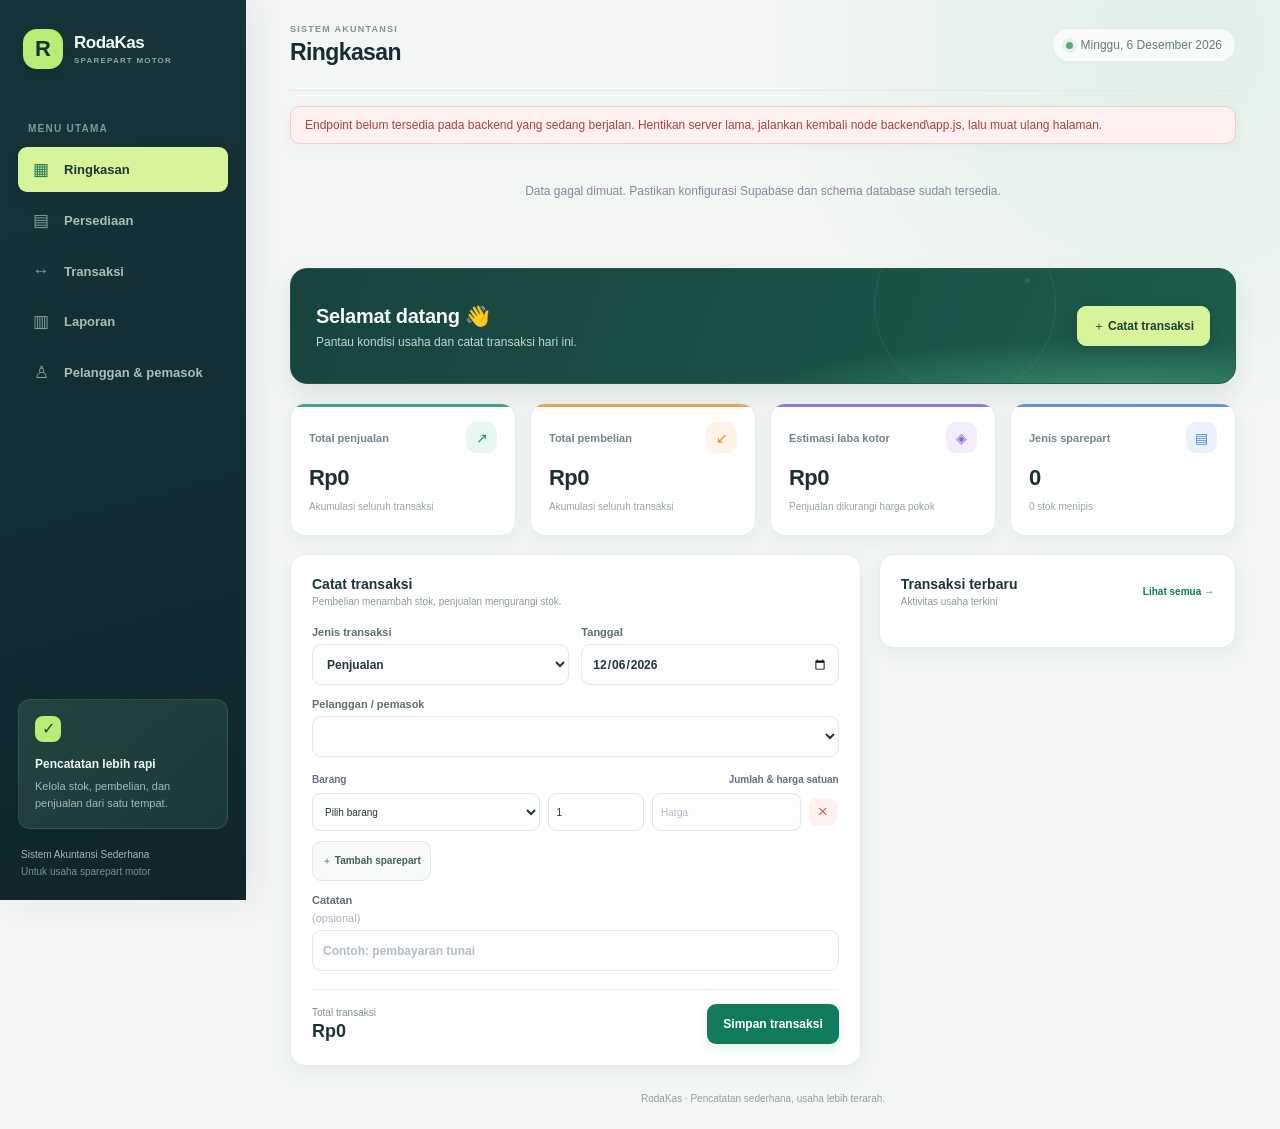
==== frontend/index.html @ 1687b4c5 "Fix app deployment structure" ====
<!doctype html>
<html lang="id">
  <head>
    <meta charset="utf-8">
    <meta name="viewport" content="width=device-width, initial-scale=1">
    <meta name="theme-color" content="#f5f7fb">
    <title>RodaKas — Akuntansi Sparepart</title>
    <link rel="stylesheet" href="styles.css">
    <script src="config.js"></script>
    <script src="app.js" defer></script>
  </head>
  <body>
    <div class="app-shell">
      <aside class="sidebar">
        <a class="brand" href="#" aria-label="RodaKas beranda">
          <span class="brand-mark">R</span>
          <span><strong>RodaKas</strong><small>SPAREPART MOTOR</small></span>
        </a>
        <p class="nav-label">MENU UTAMA</p>
        <nav class="navigation" aria-label="Navigasi utama">
          <button class="nav-item active" data-view="dashboard"><span>▦</span> Ringkasan</button>
          <button class="nav-item" data-view="inventory"><span>▤</span> Persediaan</button>
          <button class="nav-item" data-view="transactions"><span>↔</span> Transaksi</button>
          <button class="nav-item" data-view="reports"><span>▥</span> Laporan</button>
          <button class="nav-item" data-view="parties"><span>♙</span> Pelanggan & pemasok</button>
        </nav>
        <div class="sidebar-note">
          <span class="note-icon">✓</span>
          <strong>Pencatatan lebih rapi</strong>
          <p>Kelola stok, pembelian, dan penjualan dari satu tempat.</p>
        </div>
        <div class="sidebar-footer">Sistem Akuntansi Sederhana<br><span>Untuk usaha sparepart motor</span></div>
      </aside>

      <main class="main-content">
        <header class="topbar">
          <div>
            <p class="eyebrow">SISTEM AKUNTANSI</p>
            <h1 id="page-title">Ringkasan</h1>
          </div>
          <div class="topbar-date"><span class="status-dot"></span><span id="today-label"></span></div>
        </header>

        <div id="notice" class="notice" role="status" aria-live="polite" hidden></div>
        <div id="loading" class="loading">Menghubungkan ke database...</div>

        <section class="view active" id="view-dashboard">
          <div class="welcome-row">
            <div>
              <h2>Selamat datang 👋</h2>
              <p>Pantau kondisi usaha dan catat transaksi hari ini.</p>
            </div>
            <button class="button button-primary" data-go="transactions">＋ Catat transaksi</button>
          </div>
          <div class="stats-grid">
            <article class="stat-card">
              <div class="stat-heading"><span>Total penjualan</span><span class="stat-icon green">↗</span></div>
              <strong id="stat-sales">Rp0</strong><small>Akumulasi seluruh transaksi</small>
            </article>
            <article class="stat-card">
              <div class="stat-heading"><span>Total pembelian</span><span class="stat-icon orange">↙</span></div>
              <strong id="stat-purchases">Rp0</strong><small>Akumulasi seluruh transaksi</small>
            </article>
            <article class="stat-card">
              <div class="stat-heading"><span>Estimasi laba kotor</span><span class="stat-icon purple">◈</span></div>
              <strong id="stat-profit">Rp0</strong><small>Penjualan dikurangi harga pokok</small>
            </article>
            <article class="stat-card">
              <div class="stat-heading"><span>Jenis sparepart</span><span class="stat-icon blue">▤</span></div>
              <strong id="stat-products">0</strong><small id="stat-low-stock">0 stok menipis</small>
            </article>
          </div>
          <div class="content-grid">
            <section class="panel transaction-panel">
              <div class="panel-heading">
                <div><h2>Catat transaksi</h2><p>Pembelian menambah stok, penjualan mengurangi stok.</p></div>
              </div>
              <form id="transaction-form">
                <div class="form-grid">
                  <label>Jenis transaksi
                    <select name="transaction_type" id="transaction-type" required>
                      <option value="sale">Penjualan</option>
                      <option value="purchase">Pembelian</option>
                    </select>
                  </label>
                  <label>Tanggal
                    <input name="transaction_date" id="transaction-date" type="date" required>
                  </label>
                  <label class="full-width">Pelanggan / pemasok
                    <select name="party_id" id="transaction-party" required></select>
                  </label>
                </div>
                <div class="items-heading"><span>Barang</span><span>Jumlah & harga satuan</span></div>
                <div id="transaction-items" class="transaction-items"></div>
                <button type="button" class="button button-quiet add-item" id="add-item">＋ Tambah sparepart</button>
                <label class="notes-label">Catatan <span class="optional">(opsional)</span>
                  <input name="notes" maxlength="500" placeholder="Contoh: pembayaran tunai">
                </label>
                <div class="form-footer">
                  <div class="total-preview"><span>Total transaksi</span><strong id="transaction-total">Rp0</strong></div>
                  <button class="button button-primary" type="submit">Simpan transaksi</button>
                </div>
              </form>
            </section>
            <section class="panel recent-panel">
              <div class="panel-heading">
                <div><h2>Transaksi terbaru</h2><p>Aktivitas usaha terkini</p></div>
                <button class="text-button" data-go="transactions">Lihat semua →</button>
              </div>
              <div id="recent-transactions" class="recent-list"></div>
            </section>
          </div>
        </section>

        <section class="view" id="view-inventory">
          <div class="section-intro"><div><h2>Persediaan sparepart</h2><p>Kelola daftar barang dan pantau jumlah stok.</p></div></div>
          <section class="panel">
            <div class="panel-heading"><div><h2>Tambah sparepart</h2><p>Stok awal akan bertambah melalui transaksi pembelian.</p></div></div>
            <form id="product-form" class="inline-form">
              <label>SKU / kode<input name="sku" required maxlength="40" placeholder="OLI-001"></label>
              <label>Nama sparepart<input name="name" required maxlength="120" placeholder="Oli mesin 1L"></label>
              <label>Kategori<input name="category" maxlength="80" placeholder="Pelumas"></label>
              <label>Harga jual<input name="selling_price" type="number" min="0" step="1" required placeholder="50000"></label>
              <button class="button button-primary" type="submit">Tambah barang</button>
            </form>
          </section>
          <section class="panel table-panel">
            <div class="panel-heading"><div><h2>Daftar barang</h2><p id="inventory-count">0 jenis sparepart</p></div></div>
            <div class="table-wrap"><table><thead><tr><th>Sparepart</th><th>Kategori</th><th>Stok</th><th>Harga pokok</th><th>Harga jual</th><th>Status</th><th>Aksi</th></tr></thead><tbody id="inventory-table"></tbody></table></div>
          </section>
        </section>

        <section class="view" id="view-transactions">
          <div class="section-intro"><div><h2>Riwayat transaksi</h2><p>Catatan pembelian dan penjualan tersimpan.</p></div><button class="button button-primary" data-go="dashboard">＋ Transaksi baru</button></div>
          <section class="panel table-panel">
            <div class="panel-heading"><div><h2>Semua transaksi</h2><p>Urut dari yang paling baru</p></div></div>
            <div class="table-wrap"><table><thead><tr><th>Tanggal</th><th>Jenis</th><th>Pelanggan / pemasok</th><th>Rincian</th><th>Total</th><th>Aksi</th></tr></thead><tbody id="transactions-table"></tbody></table></div>
          </section>
        </section>

        <section class="view" id="view-reports">
          <div class="section-intro"><div><h2>Laporan keuangan</h2><p>Ringkasan penjualan, pembelian, dan laba kotor berdasarkan periode.</p></div></div>
          <section class="panel report-filter-panel">
            <form id="report-form" class="report-filter">
              <label>Dari tanggal<input id="report-from" name="from" type="date" required></label>
              <label>Sampai tanggal<input id="report-to" name="to" type="date" required></label>
              <button class="button button-primary" type="submit">Tampilkan laporan</button>
              <button class="button button-quiet" id="export-report" type="button" disabled>↓ Ekspor CSV</button>
            </form>
          </section>
          <div class="stats-grid report-stats">
            <article class="stat-card"><div class="stat-heading"><span>Penjualan periode ini</span><span class="stat-icon green">↗</span></div><strong id="report-sales">Rp0</strong><small>Total transaksi penjualan</small></article>
            <article class="stat-card"><div class="stat-heading"><span>Pembelian periode ini</span><span class="stat-icon orange">↙</span></div><strong id="report-purchases">Rp0</strong><small>Total transaksi pembelian</small></article>
            <article class="stat-card"><div class="stat-heading"><span>Estimasi laba kotor</span><span class="stat-icon purple">◈</span></div><strong id="report-profit">Rp0</strong><small>Penjualan dikurangi harga pokok</small></article>
            <article class="stat-card"><div class="stat-heading"><span>Jumlah transaksi</span><span class="stat-icon blue">↔</span></div><strong id="report-count">0</strong><small>Dalam periode yang dipilih</small></article>
          </div>
          <section class="panel table-panel">
            <div class="panel-heading"><div><h2>Rincian laporan</h2><p id="report-period-label">Pilih rentang tanggal untuk melihat laporan.</p></div></div>
            <div class="table-wrap"><table><thead><tr><th>Tanggal</th><th>Jenis</th><th>Pelanggan / pemasok</th><th>Rincian</th><th>Total</th><th>Laba kotor</th></tr></thead><tbody id="report-table"><tr><td colspan="6" class="empty-cell">Pilih rentang tanggal, lalu tampilkan laporan.</td></tr></tbody></table></div>
          </section>
        </section>

        <section class="view" id="view-parties">
          <div class="section-intro"><div><h2>Pelanggan & pemasok</h2><p>Satu kontak dapat berperan sebagai pelanggan, pemasok, atau keduanya.</p></div></div>
          <section class="panel">
            <div class="panel-heading"><div><h2>Tambah kontak</h2><p>Simpan informasi pelanggan atau pemasok.</p></div></div>
            <form id="party-form" class="inline-form party-form">
              <label>Nama kontak<input name="name" required maxlength="120" placeholder="Nama pelanggan atau toko"></label>
              <label>Peran<select name="party_type"><option value="customer">Pelanggan</option><option value="supplier">Pemasok</option><option value="both">Keduanya</option></select></label>
              <label>Nomor telepon<input name="phone" maxlength="30" placeholder="08xxxxxxxxxx"></label>
              <button class="button button-primary" type="submit">Tambah kontak</button>
            </form>
          </section>
          <section class="panel table-panel">
            <div class="panel-heading"><div><h2>Daftar kontak</h2><p>Kontak yang tersedia untuk transaksi</p></div></div>
            <div class="table-wrap"><table><thead><tr><th>Nama</th><th>Peran</th><th>Nomor telepon</th><th>Ditambahkan</th><th>Aksi</th></tr></thead><tbody id="parties-table"></tbody></table></div>
          </section>
        </section>
        <footer class="page-footer">RodaKas · Pencatatan sederhana, usaha lebih terarah.</footer>
      </main>
    </div>
    <dialog class="edit-dialog" id="edit-dialog" aria-labelledby="edit-dialog-title">
      <form id="edit-form">
        <div class="edit-dialog-heading">
          <div><p class="eyebrow">UBAH DATA</p><h2 id="edit-dialog-title">Edit data</h2></div>
          <button class="dialog-close" id="close-edit-dialog" type="button" aria-label="Tutup">×</button>
        </div>
        <div id="edit-product-fields" class="edit-fields" hidden>
          <label>SKU / kode<input id="edit-product-sku" name="sku" maxlength="40" required></label>
          <label>Nama sparepart<input id="edit-product-name" name="name" maxlength="120" required></label>
          <label>Kategori<input id="edit-product-category" name="category" maxlength="80"></label>
          <label>Harga jual<input id="edit-product-price" name="selling_price" type="number" min="0" step="1" required></label>
          <p class="edit-help">Stok dan harga pokok dikelola lewat transaksi agar riwayat akuntansi tetap konsisten.</p>
        </div>
        <div id="edit-party-fields" class="edit-fields" hidden>
          <label>Nama kontak<input id="edit-party-name" name="party_name" maxlength="120" required></label>
          <label>Peran<select id="edit-party-type" name="party_type"><option value="customer">Pelanggan</option><option value="supplier">Pemasok</option><option value="both">Keduanya</option></select></label>
          <label>Nomor telepon<input id="edit-party-phone" name="phone" maxlength="30"></label>
        </div>
        <div id="edit-transaction-fields" class="edit-fields" hidden>
          <label>Jenis transaksi<select id="edit-transaction-type" name="transaction_type"><option value="sale">Penjualan</option><option value="purchase">Pembelian</option></select></label>
          <label>Tanggal<input id="edit-transaction-date" name="transaction_date" type="date" required></label>
          <label>Pelanggan / pemasok<select id="edit-transaction-party" name="party_id" required></select></label>
          <div class="items-heading"><span>Barang</span><span>Jumlah & harga satuan</span></div>
          <div id="edit-transaction-items" class="transaction-items"></div>
          <button class="button button-quiet add-item" id="edit-add-item" type="button">＋ Tambah sparepart</button>
          <label>Catatan <span class="optional">(opsional)</span><input id="edit-transaction-notes" name="notes" maxlength="500"></label>
          <div class="edit-total"><span>Total transaksi</span><strong id="edit-transaction-total">Rp0</strong></div>
          <p class="edit-help">Perubahan akan menghitung ulang stok dan harga pokok. Jika stok menjadi tidak mencukupi, perubahan ditolak.</p>
        </div>
        <div id="edit-form-error" class="dialog-error" role="alert" hidden></div>
        <div class="edit-dialog-actions">
          <button class="button button-quiet" id="cancel-edit" type="button">Batal</button>
          <button class="button button-primary" type="submit">Simpan perubahan</button>
        </div>
      </form>
    </dialog>
  </body>
</html>
---- frontend/styles.css ----
:root {
  font-family: 'DM Sans', sans-serif;
  color: #202b3c;
  background: #f5f7fb;
  font-synthesis: none;
  text-rendering: optimizeLegibility;
  --muted: #8691a3;
  --line: #edf0f5;
  --green: #118b68;
  --navy: #1d2d43;
}

* { box-sizing: border-box; }
body { margin: 0; min-width: 360px; min-height: 100vh; }
button, input, select { font: inherit; }
button { cursor: pointer; }
.app-shell { min-height: 100vh; }
.sidebar { position: fixed; inset: 0 auto 0 0; z-index: 2; display: flex; flex-direction: column; width: 246px; padding: 30px 19px 20px; background: #fff; border-right: 1px solid #edf0f5; }
.brand { display: flex; align-items: center; gap: 11px; margin: 0 5px 51px; color: inherit; text-decoration: none; }
.brand-mark { display: grid; width: 40px; height: 40px; place-items: center; border-radius: 13px; background: #e7f6ef; color: #118b68; font: 800 22px Manrope, sans-serif; }
.brand strong, .brand small { display: block; }
.brand strong { font: 800 17px Manrope, sans-serif; letter-spacing: -.5px; }
.brand small { margin-top: 3px; color: #9aa4b1; font-size: 8px; font-weight: 700; letter-spacing: 1.2px; }
.nav-label, .eyebrow { color: #9ba5b3; font-size: 10px; font-weight: 700; letter-spacing: 1.25px; }
.nav-label { margin: 0 10px 13px; }
.navigation { display: grid; gap: 6px; }
.nav-item { display: flex; align-items: center; gap: 13px; width: 100%; padding: 12px 13px; border: 0; border-radius: 9px; background: transparent; color: #657184; text-align: left; font-size: 13px; font-weight: 600; }
.nav-item span { width: 20px; color: #96a0ae; text-align: center; font-size: 17px; }
.nav-item:hover { background: #f7f9fb; }
.nav-item.active { background: #eaf6f1; color: #137c60; }
.nav-item.active span { color: #118b68; }
.sidebar-note { margin-top: auto; padding: 16px; border: 1px solid #e6f0ea; border-radius: 12px; background: linear-gradient(140deg, #f2faf6, #f8fbfa); }
.note-icon { display: grid; width: 26px; height: 26px; margin-bottom: 12px; place-items: center; border-radius: 8px; background: #dff3e9; color: #128363; font-weight: 700; }
.sidebar-note strong { font: 700 12px Manrope, sans-serif; }
.sidebar-note p { margin: 6px 0 0; color: #859186; font-size: 11px; line-height: 1.55; }
.sidebar-footer { padding: 17px 3px 0; color: #7d8796; font-size: 10px; line-height: 1.7; }
.sidebar-footer span { color: #a4acb7; }
.main-content { max-width: 1600px; min-height: 100vh; margin-left: 246px; padding: 0 42px; }
.topbar { display: flex; min-height: 94px; align-items: center; justify-content: space-between; border-bottom: 1px solid #e9edf2; }
.eyebrow { margin: 0 0 5px; font-size: 9px; }
h1, h2, p { margin-top: 0; }
h1 { margin-bottom: 0; font: 800 22px Manrope, sans-serif; letter-spacing: -.6px; }
.topbar-date { display: flex; align-items: center; gap: 8px; color: #778395; font-size: 12px; }
.status-dot { width: 7px; height: 7px; border-radius: 50%; background: #25a777; box-shadow: 0 0 0 3px #e3f5ec; }
.view { display: none; padding-top: 28px; }
.view.active { display: block; }
.welcome-row, .section-intro { display: flex; align-items: center; justify-content: space-between; gap: 18px; margin-bottom: 23px; }
.welcome-row h2, .section-intro h2 { margin-bottom: 5px; font: 700 17px Manrope, sans-serif; letter-spacing: -.3px; }
.welcome-row p, .section-intro p { margin-bottom: 0; color: var(--muted); font-size: 12px; }
.button { min-height: 38px; padding: 0 15px; border: 1px solid transparent; border-radius: 8px; font-size: 12px; font-weight: 700; transition: .15s ease; }
.button-primary { background: #148763; color: #fff; box-shadow: 0 3px 8px #14876321; }
.button-primary:hover { background: #0c7453; }
.button-primary:disabled { cursor: wait; opacity: .65; }
.button-quiet { border-color: #e6ebef; background: #fff; color: #4e6175; }
.stats-grid { display: grid; grid-template-columns: repeat(4, minmax(0, 1fr)); gap: 15px; margin-bottom: 20px; }
.stat-card, .panel { border: 1px solid #edf0f4; border-radius: 12px; background: #fff; box-shadow: 0 3px 14px #1b2b3c04; }
.stat-card { min-height: 126px; padding: 16px 17px; }
.stat-heading { display: flex; align-items: center; justify-content: space-between; color: #7b8797; font-size: 11px; font-weight: 600; }
.stat-icon { display: grid; width: 27px; height: 27px; place-items: center; border-radius: 8px; font-size: 14px; font-weight: 700; }
.stat-icon.green { background: #e8f7f0; color: #16966c; }
.stat-icon.orange { background: #fff2e6; color: #dd8a31; }
.stat-icon.purple { background: #f2edff; color: #8b6bd5; }
.stat-icon.blue { background: #eaf2ff; color: #5186d7; }
.stat-card > strong { display: block; margin: 11px 0 5px; font: 800 21px Manrope, sans-serif; letter-spacing: -.6px; }
.stat-card small { color: #a0a9b5; font-size: 10px; }
.content-grid { display: grid; grid-template-columns: minmax(0, 1.23fr) minmax(285px, .77fr); align-items: start; gap: 17px; }
.panel { margin-bottom: 17px; padding: 19px; }
.panel-heading { display: flex; align-items: center; justify-content: space-between; gap: 15px; margin-bottom: 17px; }
.panel-heading h2 { margin-bottom: 4px; font: 700 14px Manrope, sans-serif; }
.panel-heading p { margin-bottom: 0; color: #98a2b0; font-size: 10px; }
.form-grid { display: grid; grid-template-columns: 1fr 1fr; gap: 13px 12px; }
label { display: grid; gap: 6px; color: #647184; font-size: 10px; font-weight: 600; }
input, select { width: 100%; height: 38px; padding: 0 10px; border: 1px solid #e7ebf0; border-radius: 7px; outline: 0; background: #fff; color: #29374a; font-size: 11px; }
input:focus, select:focus { border-color: #63b79b; box-shadow: 0 0 0 3px #118b6810; }
input::placeholder { color: #b5bdc8; }
.full-width { grid-column: 1 / -1; }
.items-heading { display: flex; justify-content: space-between; margin: 17px 0 8px; color: #647184; font-size: 10px; font-weight: 700; }
.transaction-items { display: grid; gap: 8px; }
.item-row { display: grid; grid-template-columns: minmax(120px, 1.3fr) minmax(61px, .55fr) minmax(90px, .85fr) 30px; gap: 7px; align-items: center; }
.item-row input, .item-row select { height: 35px; padding: 0 8px; font-size: 10px; }
.remove-item { width: 28px; height: 28px; border: 0; border-radius: 6px; background: #fff1f0; color: #ce655c; font-size: 17px; }
.add-item { min-height: 32px; margin-top: 9px; padding: 0 9px; font-size: 10px; }
.notes-label { margin-top: 13px; }
.optional { color: #a7b0bc; font-weight: 400; }
.form-footer { display: flex; align-items: center; justify-content: space-between; gap: 12px; margin-top: 18px; padding-top: 14px; border-top: 1px solid #f0f2f5; }
.total-preview span, .total-preview strong { display: block; }
.total-preview span { margin-bottom: 3px; color: #8d98a7; font-size: 9px; }
.total-preview strong { font: 800 16px Manrope, sans-serif; }
.text-button { padding: 5px 0; border: 0; background: none; color: #148763; font-size: 10px; font-weight: 700; }
.recent-list { display: grid; }
.recent-item { display: flex; align-items: center; justify-content: space-between; gap: 9px; padding: 12px 0; border-bottom: 1px solid #f0f2f5; }
.recent-item:last-child { border-bottom: 0; }
.recent-left { display: flex; min-width: 0; align-items: center; gap: 10px; }
.recent-icon { display: grid; width: 32px; height: 32px; flex: 0 0 auto; place-items: center; border-radius: 9px; font-weight: 700; }
.recent-icon.sale { background: #e7f6ef; color: #12815f; }
.recent-icon.purchase { background: #fff3e6; color: #ca8027; }
.recent-name { overflow: hidden; color: #364255; font-size: 10px; font-weight: 700; text-overflow: ellipsis; white-space: nowrap; }
.recent-meta { margin-top: 4px; color: #a0a9b5; font-size: 9px; }
.recent-amount { flex: 0 0 auto; color: #344154; font-size: 10px; font-weight: 700; text-align: right; }
.recent-empty, .empty-cell { padding: 22px 5px; color: #9aa4b1; font-size: 11px; text-align: center; }
.section-intro { margin-bottom: 19px; }
.inline-form { display: grid; grid-template-columns: 1fr 1.3fr 1fr 1fr auto; align-items: end; gap: 11px; }
.inline-form .button { margin-bottom: 1px; white-space: nowrap; }
.party-form { grid-template-columns: 1.4fr .8fr 1fr auto; }
.table-panel { padding-bottom: 7px; }
.table-wrap { overflow-x: auto; }
table { width: 100%; border-collapse: collapse; text-align: left; }
th { padding: 10px 11px; color: #9aa4b1; font-size: 9px; font-weight: 700; white-space: nowrap; }
td { padding: 12px 11px; border-top: 1px solid #f0f2f5; color: #546174; font-size: 10px; vertical-align: middle; }
td strong { display: block; color: #344154; font-size: 10px; }
td small { display: block; margin-top: 3px; color: #9da6b2; font-size: 9px; }
.stock-pill, .type-pill { display: inline-block; padding: 5px 8px; border-radius: 20px; font-size: 9px; font-weight: 700; white-space: nowrap; }
.stock-ok, .type-sale { background: #e8f6ef; color: #148260; }
.stock-low { background: #fff2e4; color: #c27b27; }
.type-purchase { background: #fff1e3; color: #c27b27; }
.page-footer { padding: 10px 0 25px; color: #a5aeba; font-size: 10px; text-align: center; }
.notice { margin-top: 15px; padding: 11px 14px; border: 1px solid #cbe9da; border-radius: 8px; background: #edf8f2; color: #237655; font-size: 12px; }
.notice.error { border-color: #f0ceca; background: #fff1ef; color: #a94339; }
.loading { padding: 40px 0; color: #7f8b9b; font-size: 12px; text-align: center; }
[hidden] { display: none !important; }

@media (max-width: 1100px) {
  .main-content { padding: 0 25px; }
  .stats-grid { grid-template-columns: repeat(2, minmax(0, 1fr)); }
  .content-grid { grid-template-columns: 1fr; }
  .inline-form { grid-template-columns: repeat(2, minmax(0, 1fr)); }
  .inline-form .button { min-height: 38px; }
}
@media (max-width: 720px) {
  .sidebar { position: static; width: 100%; padding: 14px 16px 10px; border-right: 0; border-bottom: 1px solid #edf0f5; }
  .brand { margin: 0 0 13px; }
  .nav-label, .sidebar-note, .sidebar-footer { display: none; }
  .navigation { display: flex; overflow-x: auto; gap: 4px; }
  .nav-item { width: auto; flex: 0 0 auto; gap: 7px; padding: 9px 10px; font-size: 10px; }
  .nav-item span { font-size: 14px; }
  .main-content { margin-left: 0; padding: 0 16px; }
  .topbar { min-height: 75px; }
  h1 { font-size: 19px; }
  .topbar-date { font-size: 10px; }
  .view { padding-top: 21px; }
  .welcome-row { align-items: flex-start; flex-direction: column; }
  .welcome-row .button { align-self: stretch; }
  .stats-grid { gap: 9px; }
  .stat-card { min-height: 112px; padding: 13px; }
  .stat-card > strong { font-size: 17px; }
  .stat-heading { font-size: 10px; }
  .panel { padding: 15px; }
  .form-grid { gap: 11px 8px; }
  .item-row { grid-template-columns: minmax(95px, 1.2fr) 48px minmax(78px, .9fr) 27px; gap: 5px; }
  .item-row input, .item-row select { padding: 0 5px; font-size: 9px; }
  .inline-form, .party-form { grid-template-columns: 1fr 1fr; }
  .inline-form .button { grid-column: 1 / -1; }
  .section-intro { align-items: flex-start; }
}

/* Refined visual theme */
:root {
  font-family: Inter, "Segoe UI", sans-serif;
  color: #1d2b36;
  background: #f3f6f5;
  --muted: #788792;
  --line: #e8eeeb;
  --green: #087f5b;
  --navy: #132b32;
}

body {
  background:
    radial-gradient(ellipse at 92% 4%, #e1f0e9 0, transparent 25rem),
    #f3f6f5;
}

.sidebar {
  padding: 29px 18px 20px;
  background: linear-gradient(165deg, #16353a 0%, #112a31 68%, #10242b 100%);
  border-right: 0;
  color: #edf6f1;
  box-shadow: 8px 0 30px #102a3012;
}

.brand { margin-bottom: 54px; }
.brand-mark {
  border-radius: 14px;
  background: #b7ed75;
  color: #15332f;
  box-shadow: 0 6px 16px #0b171a40;
}
.brand strong { color: #f5faf7; }
.brand small { color: #8ca9a4; }
.nav-label { color: #7e9b97; }
.nav-item { color: #a9bfba; transition: background .18s ease, color .18s ease, transform .18s ease; }
.nav-item span { color: #86a29d; }
.nav-item:hover { background: #ffffff0c; color: #fff; transform: translateX(2px); }
.nav-item.active { background: #d7f49a; color: #183833; box-shadow: 0 5px 16px #081d1d30; }
.nav-item.active span { color: #207455; }
.sidebar-note {
  border-color: #ffffff19;
  background: linear-gradient(140deg, #21443f, #1b3939);
}
.note-icon { background: #b7ed75; color: #174438; }
.sidebar-note strong { color: #f2f8f5; }
.sidebar-note p { color: #a5bdb4; }
.sidebar-footer { color: #a5b8b3; }
.sidebar-footer span { color: #789590; }

.main-content { padding: 0 44px; }
.topbar {
  min-height: 91px;
  border-bottom-color: #e2eae6;
}
.eyebrow { color: #83958f; }
h1 { color: #172c34; font-size: 23px; }
.topbar-date {
  padding: 9px 13px;
  border: 1px solid #e2ebe6;
  border-radius: 30px;
  background: #ffffffb8;
  color: #687c76;
}
.status-dot { background: #56aa78; box-shadow: 0 0 0 4px #e6f2e8; }
.view { padding-top: 30px; }

.welcome-row {
  position: relative;
  overflow: hidden;
  min-height: 116px;
  margin-bottom: 19px;
  padding: 23px 25px;
  border: 1px solid #24584d;
  border-radius: 17px;
  background:
    radial-gradient(circle at 78% 10%, #ffffff18 0 2px, transparent 3px),
    radial-gradient(ellipse at 88% 110%, #378a6c 0, transparent 31%),
    linear-gradient(110deg, #17433e, #1d5c4c);
  box-shadow: 0 11px 25px #194b3b1c;
}
.welcome-row::after {
  position: absolute;
  top: -55px;
  right: 19%;
  width: 180px;
  height: 180px;
  border: 1px solid #ffffff12;
  border-radius: 50%;
  content: "";
  pointer-events: none;
}
.welcome-row > div, .welcome-row > button { position: relative; z-index: 1; }
.welcome-row h2 { margin-bottom: 7px; color: #f7fbf8; font-size: 20px; }
.welcome-row p { color: #c1d8ce; font-size: 12px; }
.welcome-row .button-primary {
  border-color: #d7f49a;
  background: #d7f49a;
  color: #1a4137;
  box-shadow: 0 5px 15px #071f1c2b;
}
.welcome-row .button-primary:hover { background: #e4f8b8; }

.stats-grid { gap: 14px; margin-bottom: 18px; }
.stat-card, .panel {
  border-color: #e7ede9;
  border-radius: 15px;
  background: #fff;
  box-shadow: 0 5px 18px #243b3210;
}
.stat-card {
  position: relative;
  overflow: hidden;
  min-height: 133px;
  padding: 18px 18px 16px;
  transition: transform .18s ease, box-shadow .18s ease;
}
.stat-card:hover { transform: translateY(-2px); box-shadow: 0 9px 24px #243b3219; }
.stat-card::before {
  position: absolute;
  top: 0;
  left: 0;
  width: 100%;
  height: 3px;
  background: #43a77c;
  content: "";
}
.stat-card:nth-child(2)::before { background: #e3a454; }
.stat-card:nth-child(3)::before { background: #9578d5; }
.stat-card:nth-child(4)::before { background: #6093d8; }
.stat-heading { color: #75848c; font-size: 11px; }
.stat-icon { width: 31px; height: 31px; border-radius: 10px; }
.stat-card > strong { margin: 12px 0 5px; color: #1c3036; font-size: 22px; }
.stat-card small { color: #98a5a8; }

.content-grid { gap: 18px; }
.panel { padding: 21px; }
.panel-heading { margin-bottom: 19px; }
.panel-heading h2 { color: #20333a; font-size: 14px; }
.panel-heading p { color: #8b999e; }
.button { min-height: 40px; border-radius: 9px; transition: transform .16s ease, background .16s ease, box-shadow .16s ease; }
.button:active { transform: translateY(1px); }
.button-primary { background: #117c5d; box-shadow: 0 4px 10px #117c5d20; }
.button-primary:hover { background: #096c4f; box-shadow: 0 5px 14px #117c5d2a; }
.button-quiet { border-color: #e2eae6; background: #f8faf9; color: #3f6257; }
.button-quiet:hover { border-color: #c8ddd2; background: #eff7f2; }

label { color: #5c7074; font-size: 11px; }
input, select {
  height: 41px;
  border-color: #e1e9e5;
  border-radius: 9px;
  background-color: #fcfdfc;
  color: #24383d;
  font-size: 12px;
  transition: border-color .16s ease, box-shadow .16s ease, background .16s ease;
}
input:hover, select:hover { border-color: #cbd9d2; }
input:focus, select:focus {
  border-color: #62aa87;
  background-color: #fff;
  box-shadow: 0 0 0 4px #21875e13;
}
.item-row { gap: 8px; }
.item-row input, .item-row select { height: 38px; border-radius: 8px; font-size: 10px; }
.remove-item { border-radius: 8px; transition: background .15s ease, transform .15s ease; }
.remove-item:hover { transform: scale(1.04); background: #ffe5e2; }
.add-item { margin-top: 10px; }
.form-footer { border-top-color: #eaf0ec; }
.total-preview span { color: #82918f; font-size: 10px; }
.total-preview strong { color: #1c3438; font-size: 18px; }
.text-button { color: #087f5b; }
.text-button:hover { color: #075f46; }

.recent-item { padding: 13px 0; border-bottom-color: #edf1ef; }
.recent-icon { width: 36px; height: 36px; border-radius: 11px; }
.recent-name { color: #2a3d42; font-size: 11px; }
.recent-meta { color: #91a09f; font-size: 10px; }
.recent-amount { color: #284039; font-size: 11px; }
.recent-empty, .empty-cell { color: #879794; }

.section-intro h2 { color: #1d3338; font-size: 19px; }
.section-intro p { color: #82918f; }
.inline-form { gap: 13px; }
.table-panel { padding-bottom: 9px; }
table { border-spacing: 0; }
th {
  padding: 12px 11px;
  background: #f7faf8;
  color: #81918c;
  font-size: 9px;
  letter-spacing: .5px;
  text-transform: uppercase;
}
th:first-child { border-radius: 8px 0 0 8px; }
th:last-child { border-radius: 0 8px 8px 0; }
td {
  padding: 14px 11px;
  border-top-color: #edf1ef;
  color: #596b6d;
  font-size: 11px;
}
tbody tr { transition: background .15s ease; }
tbody tr:hover { background: #f8fbf9; }
td strong { color: #2c4144; font-size: 11px; }
td small { color: #8d9c9a; }
.stock-pill, .type-pill { padding: 6px 9px; font-size: 9px; }
.stock-ok, .type-sale { background: #e6f5eb; color: #16754d; }
.stock-low { background: #fff2dc; color: #a86a16; }
.type-purchase { background: #fff0df; color: #a8681d; }
.page-footer { color: #8fa09a; }
.notice { border-radius: 10px; box-shadow: 0 4px 14px #243b3209; }

@media (max-width: 1100px) {
  .main-content { padding: 0 26px; }
}

@media (max-width: 720px) {
  .sidebar {
    padding: 13px 15px 10px;
    background: linear-gradient(100deg, #16353a, #112a31);
    box-shadow: 0 5px 16px #102a3018;
  }
  .brand { margin-bottom: 12px; }
  .navigation { scrollbar-width: none; }
  .navigation::-webkit-scrollbar { display: none; }
  .nav-item { border-radius: 8px; }
  .main-content { padding: 0 15px; }
  .topbar { min-height: 72px; }
  .topbar-date { padding: 7px 9px; font-size: 9px; }
  .view { padding-top: 20px; }
  .welcome-row { min-height: 0; padding: 19px; border-radius: 14px; }
  .welcome-row h2 { font-size: 18px; }
  .stats-grid { gap: 10px; }
  .stat-card { min-height: 116px; padding: 14px; border-radius: 12px; }
  .stat-card > strong { font-size: clamp(15px, 4vw, 19px); }
  .stat-card small { font-size: 9px; }
  .panel { padding: 15px; border-radius: 13px; }
  .inline-form, .party-form { gap: 10px; }
  .section-intro h2 { font-size: 17px; }
  th, td { padding-right: 9px; padding-left: 9px; }
}

@media (prefers-reduced-motion: reduce) {
  *, *::before, *::after { scroll-behavior: auto !important; transition-duration: .01ms !important; }
}

.report-filter-panel { padding: 17px 20px; }
.report-filter {
  display: grid;
  grid-template-columns: minmax(150px, 1fr) minmax(150px, 1fr) auto auto;
  align-items: end;
  gap: 12px;
}
.report-filter .button { white-space: nowrap; }
.report-filter .button:disabled { cursor: not-allowed; opacity: .5; }
.report-stats { margin-top: 17px; }
#report-table td:nth-last-child(-n+2) { white-space: nowrap; }
@media (max-width: 720px) {
  .report-filter { grid-template-columns: 1fr 1fr; }
  .report-filter .button { width: 100%; }
}

.row-actions { display: flex; align-items: center; gap: 6px; }
.row-action {
  min-height: 29px;
  padding: 0 9px;
  border: 1px solid transparent;
  border-radius: 7px;
  background: #f0f6f2;
  color: #267253;
  font-size: 10px;
  font-weight: 700;
}
.row-action:hover { background: #e4f1e9; }
.row-action.delete { background: #fff2ef; color: #b64d41; }
.row-action.delete:hover { background: #ffe5e0; }
.edit-dialog {
  width: min(460px, calc(100% - 28px));
  max-height: min(90vh, 720px);
  padding: 0;
  overflow: auto;
  border: 1px solid #e3ebe6;
  border-radius: 17px;
  background: #fff;
  color: #1d2b36;
  box-shadow: 0 22px 80px #112a3152;
}
.edit-dialog::backdrop { background: #10252db0; backdrop-filter: blur(3px); }
.edit-dialog form { padding: 24px; }
.edit-dialog-heading { display: flex; align-items: flex-start; justify-content: space-between; margin-bottom: 22px; }
.edit-dialog-heading .eyebrow { margin-bottom: 5px; }
.edit-dialog-heading h2 { margin: 0; color: #1d3338; font: 700 19px Manrope, sans-serif; }
.dialog-close {
  width: 32px;
  height: 32px;
  border: 0;
  border-radius: 9px;
  background: #f3f7f4;
  color: #567069;
  font-size: 22px;
  line-height: 1;
}
.edit-fields { display: grid; gap: 14px; }
.edit-fields[hidden] { display: none; }
.edit-help { margin: 0; color: #83918e; font-size: 11px; line-height: 1.6; }
.dialog-error { padding: 10px 12px; border: 1px solid #f0ceca; border-radius: 9px; background: #fff1ef; color: #a94339; font-size: 11px; line-height: 1.5; }
.edit-total { display: flex; align-items: center; justify-content: space-between; padding-top: 13px; border-top: 1px solid #edf1ef; color: #81918c; font-size: 11px; }
.edit-total strong { color: #1c3438; font: 800 16px Manrope, sans-serif; }
.edit-dialog-actions { display: flex; justify-content: flex-end; gap: 9px; margin-top: 22px; padding-top: 16px; border-top: 1px solid #edf1ef; }

@media (max-width: 720px) {
  .row-actions { flex-wrap: wrap; }
  .row-action { min-height: 28px; padding: 0 7px; }
  .edit-dialog form { padding: 19px; }
}
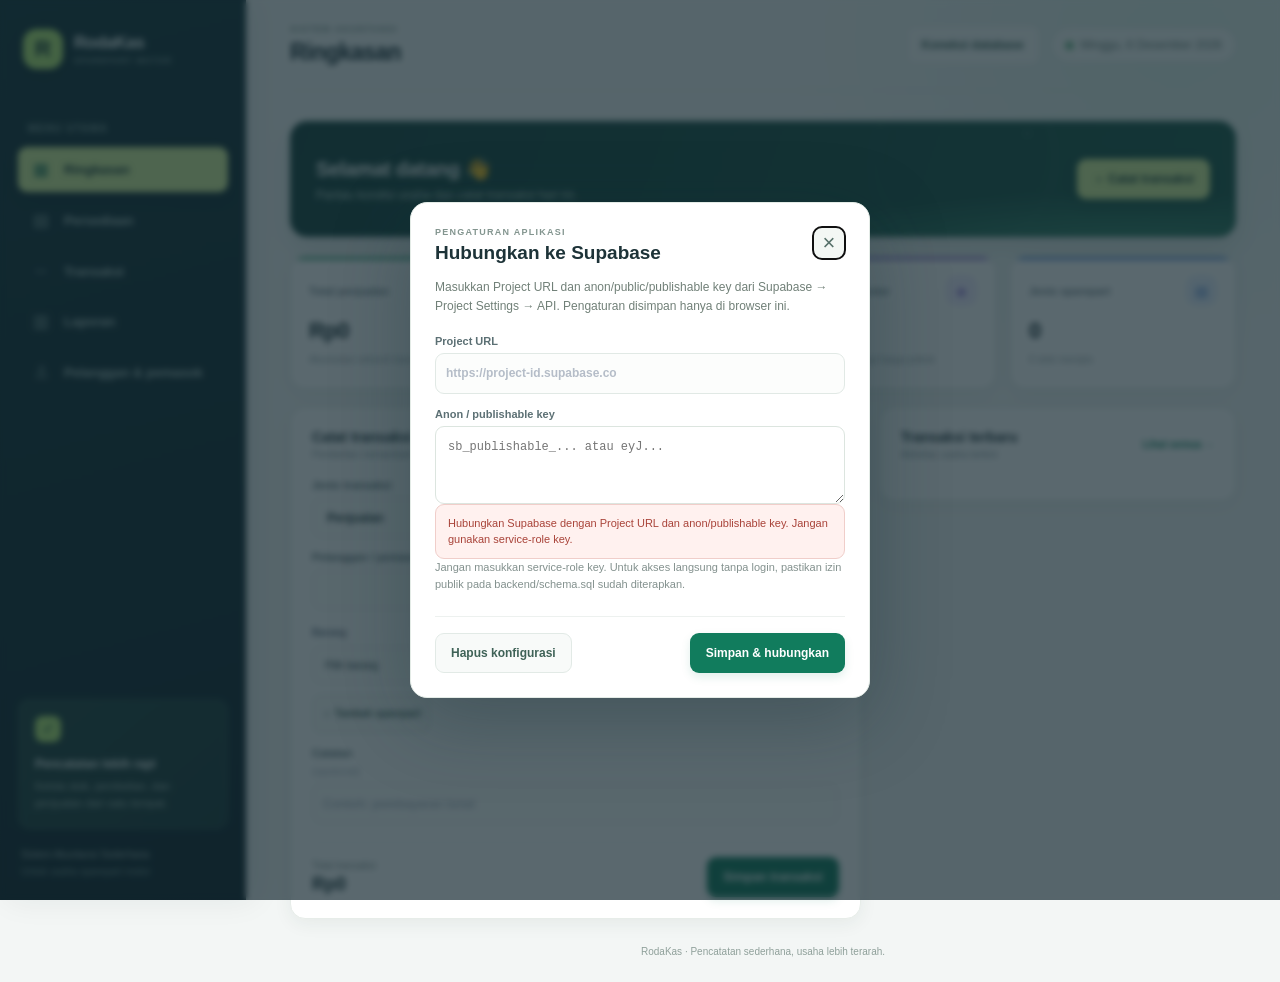
==== commit 38da8fcb: "Perbarui aplikasi Supabase langsung" ====
--- a/frontend/index.html
+++ b/frontend/index.html
@@ -38,7 +38,10 @@
             <p class="eyebrow">SISTEM AKUNTANSI</p>
             <h1 id="page-title">Ringkasan</h1>
           </div>
-          <div class="topbar-date"><span class="status-dot"></span><span id="today-label"></span></div>
+          <div class="topbar-tools">
+            <button class="button button-quiet connection-button" id="open-supabase-config" type="button">Koneksi database</button>
+            <div class="topbar-date"><span class="status-dot"></span><span id="today-label"></span></div>
+          </div>
         </header>
 
         <div id="notice" class="notice" role="status" aria-live="polite" hidden></div>
@@ -215,5 +218,28 @@
         </div>
       </form>
     </dialog>
+    <dialog class="edit-dialog connection-dialog" id="supabase-config-dialog" aria-labelledby="supabase-config-title">
+      <form id="supabase-config-form">
+        <div class="edit-dialog-heading">
+          <div><p class="eyebrow">PENGATURAN APLIKASI</p><h2 id="supabase-config-title">Hubungkan ke Supabase</h2></div>
+          <button class="dialog-close" id="close-supabase-config" type="button" aria-label="Tutup">×</button>
+        </div>
+        <p class="connection-help">Masukkan Project URL dan anon/public/publishable key dari Supabase → Project Settings → API. Pengaturan disimpan hanya di browser ini.</p>
+        <div class="edit-fields">
+          <label>Project URL
+            <input id="supabase-project-url" type="url" placeholder="https://project-id.supabase.co" autocomplete="url" required>
+          </label>
+          <label>Anon / publishable key
+            <textarea id="supabase-anon-key" rows="3" placeholder="sb_publishable_... atau eyJ..." autocomplete="off" required></textarea>
+          </label>
+        </div>
+        <div class="dialog-error" id="supabase-config-error" role="alert" hidden></div>
+        <p class="edit-help">Jangan masukkan service-role key. Untuk akses langsung tanpa login, pastikan izin publik pada backend/schema.sql sudah diterapkan.</p>
+        <div class="edit-dialog-actions">
+          <button class="button button-quiet" id="clear-supabase-config" type="button">Hapus konfigurasi</button>
+          <button class="button button-primary" type="submit">Simpan &amp; hubungkan</button>
+        </div>
+      </form>
+    </dialog>
   </body>
 </html>
--- a/frontend/styles.css
+++ b/frontend/styles.css
@@ -41,6 +41,11 @@
 h1, h2, p { margin-top: 0; }
 h1 { margin-bottom: 0; font: 800 22px Manrope, sans-serif; letter-spacing: -.6px; }
 .topbar-date { display: flex; align-items: center; gap: 8px; color: #778395; font-size: 12px; }
+.topbar-tools { display: flex; align-items: center; gap: 12px; }
+.connection-button { white-space: nowrap; }
+.connection-help { margin: -8px 0 18px; color: #718078; font-size: 12px; line-height: 1.6; }
+.connection-dialog textarea { width: 100%; padding: 11px 12px; border: 1px solid #dce5df; border-radius: 9px; color: #233c35; font: 12px/1.5 monospace; resize: vertical; }
+.connection-dialog #clear-supabase-config { margin-right: auto; }
 .status-dot { width: 7px; height: 7px; border-radius: 50%; background: #25a777; box-shadow: 0 0 0 3px #e3f5ec; }
 .view { display: none; padding-top: 28px; }
 .view.active { display: block; }
@@ -137,6 +142,8 @@
   .topbar { min-height: 75px; }
   h1 { font-size: 19px; }
   .topbar-date { font-size: 10px; }
+  .topbar-tools { gap: 6px; }
+  .connection-button { padding: 7px 9px; font-size: 10px; }
   .view { padding-top: 21px; }
   .welcome-row { align-items: flex-start; flex-direction: column; }
   .welcome-row .button { align-self: stretch; }
@@ -383,6 +390,7 @@
   .main-content { padding: 0 15px; }
   .topbar { min-height: 72px; }
   .topbar-date { padding: 7px 9px; font-size: 9px; }
+  .topbar-tools { flex-wrap: wrap; justify-content: flex-end; }
   .view { padding-top: 20px; }
   .welcome-row { min-height: 0; padding: 19px; border-radius: 14px; }
   .welcome-row h2 { font-size: 18px; }
